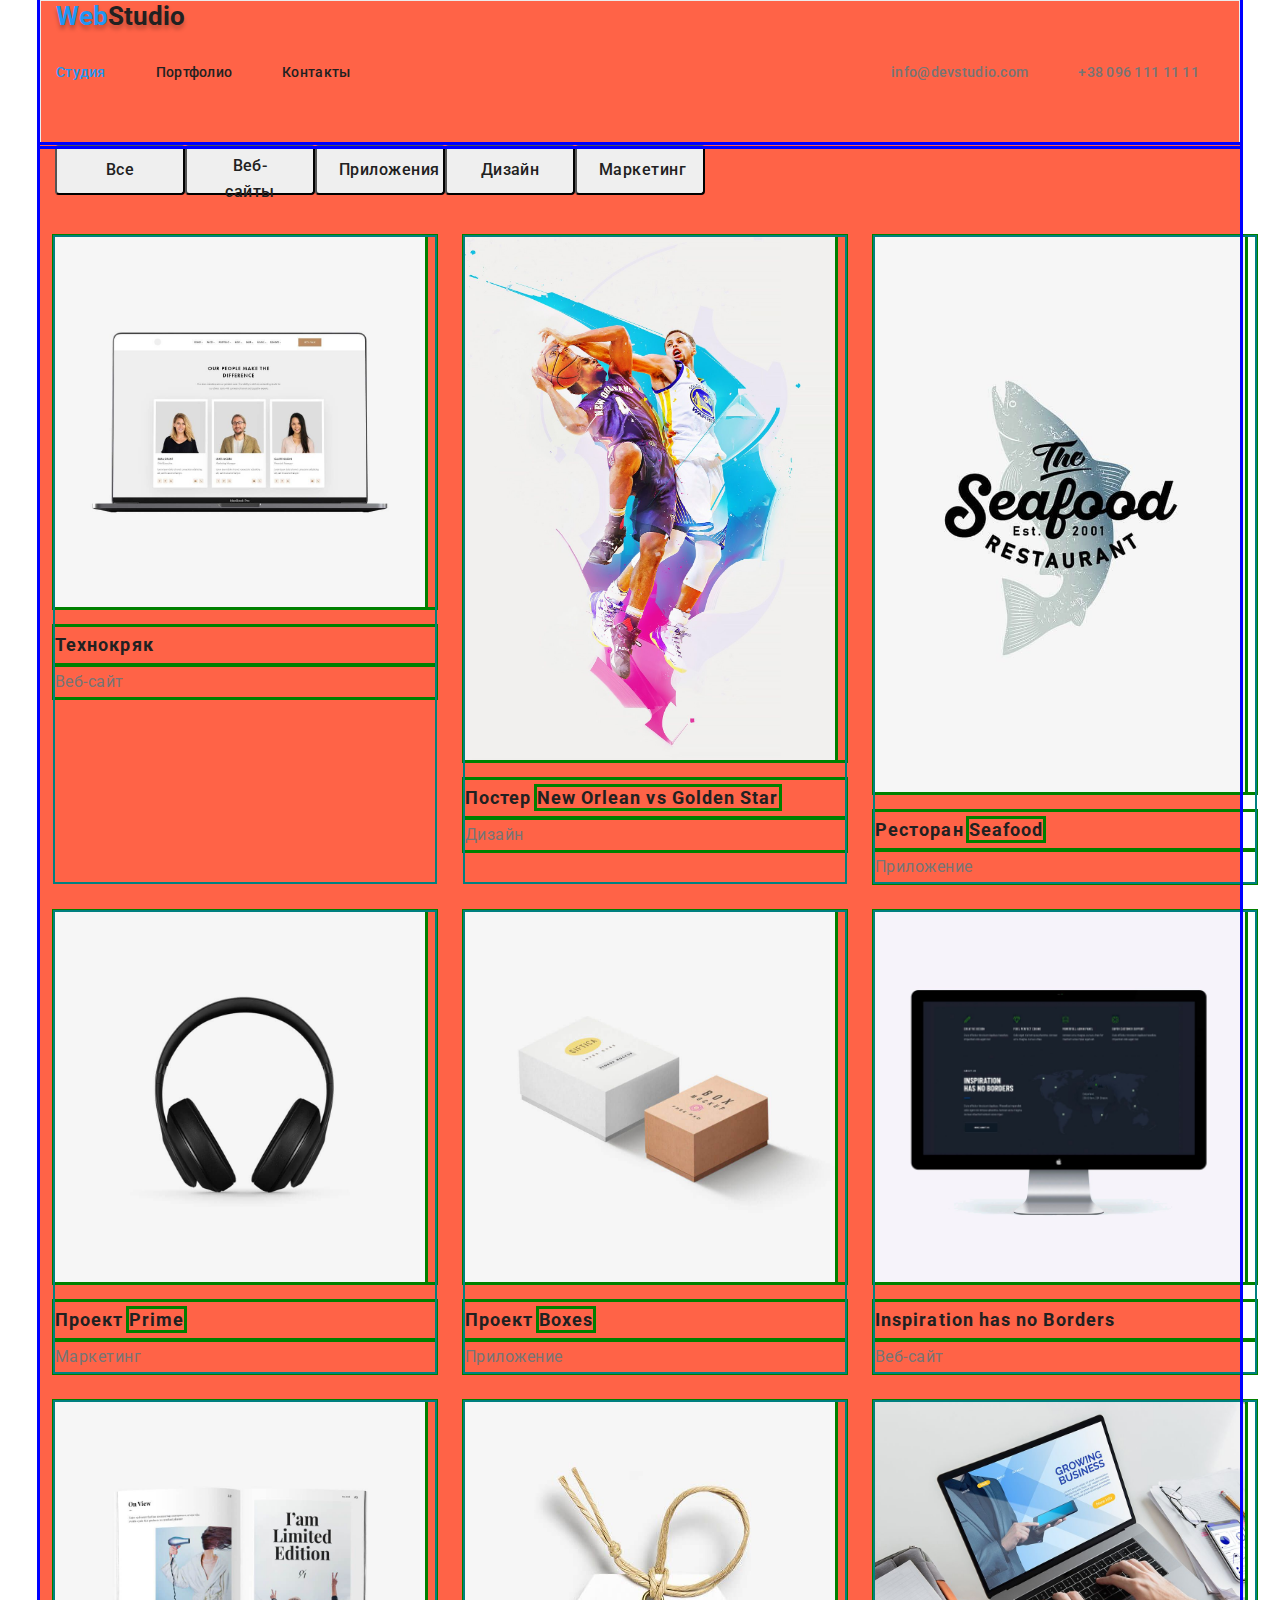
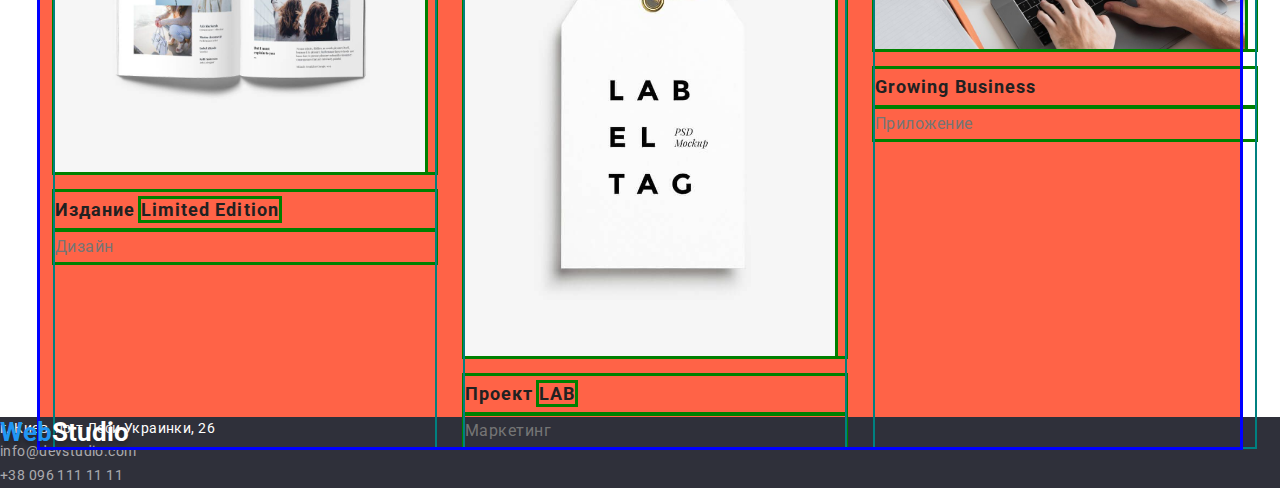
==== portfolio.html @ 19dbc006 "add new classes" ====
<!DOCTYPE html>
<html lang="ru">
  <head>
    <meta charset="UTF-8" />
    <meta http-equiv="X-UA-Compatible" content="IE=edge" />
    <meta name="viewport" content="width=device-width, initial-scale=1.0" />
    <title>WebStudio</title>
    <link
      rel="stylesheet"
      href="https://cdnjs.cloudflare.com/ajax/libs/modern-normalize/1.1.0/modern-normalize.min.css"
      integrity="sha512-wpPYUAdjBVSE4KJnH1VR1HeZfpl1ub8YT/NKx4PuQ5NmX2tKuGu6U/JRp5y+Y8XG2tV+wKQpNHVUX03MfMFn9Q=="
      crossorigin="anonymous"
      referrerpolicy="no-referrer"
    />
    <link rel="preconnect" href="https://fonts.googleapis.com" />
    <link rel="preconnect" href="https://fonts.gstatic.com" crossorigin />
    <link
      href="https://fonts.googleapis.com/css2?family=Roboto:wght@400;700&display=swap"
      rel="stylesheet"
    />
    <link rel="stylesheet" href="./css/reset.css" />
    <link rel="stylesheet" href="./css/style.css" />
  </head>
  <body>
    <header class="header">
      <div class="container header-container">
        <nav class="header-link">
          <a href="./index.html" class="logo" lang="en"
            >Web<span class="logo-text">Studio</span></a
          >
          <ul class="navigation">
            <li class="navigation-item">
              <a href="./index.html" class="navigation link current">Студия</a>
            </li>
            <li class="navigation-item">
              <a href="./portfolio.html" class="navigation link">Портфолио</a>
            </li>
            <li class="navigation-item">
              <a href="#" class="navigation link">Контакты</a>
            </li>
          </ul>
        </nav>
        <ul class="header-contacts">
          <li>
            <a href="mailto:info@devstudio.com" class="header-nav link"
              >info@devstudio.com</a
            >
          </li>
          <li>
            <a href="tel:+380961111111" class="header-nav link"
              >+38 096 111 11 11</a
            >
          </li>
        </ul>
      </div>
    </header>
    <main class="box">
      <div class="container">
        <section>
          <h1 class="hidden-title">Блок кнопок</h1>
          <ul class="button-list">
            <li>
              <button type="button" class="portfolio-btn">Все</button>
            </li>
            <li>
              <button type="button" class="portfolio-btn">Веб-сайты</button>
            </li>
            <li>
              <button type="button" class="portfolio-btn">Приложения</button>
            </li>
            <li>
              <button type="button" class="portfolio-btn">Дизайн</button>
            </li>
            <li>
              <button type="button" class="portfolio-btn">Маркетинг</button>
            </li>
          </ul>
          <ul class="benefits">
            <li class="benefits-item">
              <div class="benefits-card">
                <img
                  src="./img/img-21.jpg"
                  alt="Веб-сайт Проект 1"
                  width="370"
                  height="294"
                />
              </div>
              <div class="benefits-content">
                <h2 class="benefits-title">Технокряк</h2>
                <p class="benefits-text">Веб-сайт</p>
              </div>
            </li>
            <li class="benefits-item">
              <div class="benefits-card">
                <img
                  src="./img/img-22.jpg"
                  alt="Дизайн Проект 2"
                  width="370"
                  height="294"
                />
              </div>
              <div class="benefits-content">
                <h2 class="benefits-title">
                  Постер <span lang="en">New Orlean vs Golden Star</span>
                </h2>
                <p class="benefits-text">Дизайн</p>
              </div>
            </li>
            <li class="benefits-item">
              <div class="benefits-card">
                <img
                  src="./img/img-23.jpg"
                  alt="Приложение Проект 3"
                  width="370"
                  height="294"
                />
              </div>
              <div class="benefits-content">
                <h2 class="benefits-title">
                  Ресторан <span lang="en">Seafood</span>
                </h2>
                <p class="benefits-text">Приложение</p>
              </div>
            </li>
            <li class="benefits-item">
              <div class="benefits-card">
                <img
                  src="./img/img-24.jpg"
                  alt="Маркетинг Проект 4"
                  width="370"
                  height="294"
                />
              </div>
              <div class="benefits-content">
                <h2 class="benefits-title">
                  Проект <span lang="en">Prime</span>
                </h2>
                <p class="benefits-text">Маркетинг</p>
              </div>
            </li>
            <li class="benefits-item">
              <div class="benefits-card">
                <img
                  src="./img/img-25.jpg"
                  alt="Приложение Проект 5"
                  width="370"
                  height="294"
                />
              </div>
              <div class="benefits-content">
                <h2 class="benefits-title">
                  Проект <span lang="en">Boxes</span>
                </h2>
                <p class="benefits-text">Приложение</p>
              </div>
            </li>
            <li class="benefits-item">
              <div class="benefits-card">
                <img
                  src="./img/img-26.jpg"
                  alt="Веб-сайт Проект 6"
                  width="370"
                  height="294"
                />
              </div>
              <div class="benefits-content">
                <h2 class="benefits-title" lang="en">
                Inspiration has no Borders
                </h2>
                <p class="benefits-text">Веб-сайт</p>
              </div>
            </li>
            <li class="benefits-item">
              <div class="benefits-card">
                <img
                  src="./img/img-27.jpg"
                  alt="Дизайн Проект 7"
                  width="370"
                  height="294"
                />
              </div>
              <div class="benefits-content">
                <h2 class="benefits-title">
                  Издание <span lang="en">Limited Edition</span>
                </h2>
                <p class="benefits-text">Дизайн</p>
              </div>
            </li>
            <li class="benefits-item">
              <div class="benefits-card">
                <img
                  src="./img/img-28.jpg"
                  alt="Маркетинг Проект 8"
                  width="370"
                  height="294"
                />
              </div>
              <div class="benefits-content">
                <h2 class="benefits-title">Проект <span lang="en">LAB</span></h2>
                <p class="benefits-text">Маркетинг</p>
            </li>
            <li class="benefits-item">
              <div class="benefits-card">
                <img
                  src="./img/img-29.jpg"
                  alt="Приложение Проект 9"
                  width="370"
                  height="294"
                />
              </div>
              <div class="benefits-content">
                <h2 class="benefits-title" lang="en">Growing Business</h2>
                <p class="benefits-text">Приложение</p>
              </div>
            </li>
       
          </ul>
        </section>
      </div>
    </main>
    <footer class="footer">
      <a href="./index.html" class="logo" lang="en"
        >Web<span class="logo-footer">Studio</span></a
      >
      <address class="contacts-list">
        <ul>
          <li class="footer-contacts-address">
            г. Киев, пр-т Леси Украинки, 26
          </li>
          <li class="footer-contacts-link">
            <a
              href="mailto:info@devstudio.com"
              class="footer-contacts-link link"
              >info@devstudio.com</a
            >
          </li>
          <li class="footer-contacts-link">
            <a href="tel:+380961111111" class="footer-contacts-link link"
              >+38 096 111 11 11</a
            >
          </li>
        </ul>
      </address>
    </footer>
  </body>
</html>
---- css/style.css ----
:root {
  --accent-color: #2196f3;
  --hero-btn-color: #2196f3;
  --hero-title-color: #ffffff;
  --main-title-color: #212121;
  --main-text-color: #757575;
  --tipical-margin: 30px;
}

/* основной цвет шрифта черный #212121 */
/* вспомогательный текст черный #757575 */
/* цвет шрифта героя белый #FFFFFF */
/* цвет шрифта акцента голубой #2196F3 */
/* цвет фона светло-серый #E5E5E5 */
/* цвет фона героя и футера черный #2F303A */
/* цвета логотипа голубой #2196F3 и черный #000000 */

html {
  box-sizing: border-box;
}

*,
*::before,
*::after {
  box-sizing: inherit;
}

p,
h1,
h2,
h3,
h4,
h5,
h6 {
  margin: 0;
}

ul,
ol {
  margin: 0;
  padding-left: 0;
}

button {
  cursor: pointer;
  width: 200px;
  height: 50px;
}

body {
  font-size: 14px;
  font-family: "Roboto", sans-serif;
  color: var(--main-title-color);
}

img {
  display: block;
  max-width: 100%;
  height: auto;
}

.container {
  width: 1200px;
  margin: 0 auto;
  padding: 0 15px;
  background-color: tomato;
  outline: 3px solid blue;
}

.hidden-title {
  width: 1px;
  height: 1px;
  overflow: hidden;
  opacity: 0;
  margin: -1px;
}

/* ------------WebStudio------------ */

.logo {
  font-family: "Raleway" sans-serif;
  font-style: normal;
  font-weight: 700;
  font-size: 26px;
  line-height: 1.19;
  color: var(--accent-color);
  text-shadow: 0px 4px 4px rgba(0, 0, 0, 0.25);
  position: absolute;
  display: block;
  width: 145px;
}

.header-link {
  margin-right: 93px;
  display: flex;
}

.logo-text {
  color: var(--main-title-color);
}

.logo-footer {
  color: var(--hero-title-color);
}

/* ------------navigation------------ */

.navigation {
  list-style-type: none;
  font-family: "Roboto" sans-serif;
  font-style: normal;
  font-weight: 500;
  font-size: 14px;
  line-height: 1.14;
  letter-spacing: 0.02em;
  color: var(--main-title-color);
  padding: 32px 0;
  display: flex;
}

.header .container {
  display: flex;
  align-items: center;
  border: 1px solid #ECECEC
}

.navigation-item:not(:last-child) {
  margin-right: 50px;
}

.header-nav {
  font-family: "Roboto" sans-serif;
  font-style: normal;
  font-weight: 500;
  font-size: 14px;
  line-height: 1.14;
  letter-spacing: 0.02em;
  color: var(--main-text-color);
  padding: 32px 25px;
}

.header-contacts {
  list-style-type: none;
  margin-left: auto;
  display: flex;
}

.link:hover,
.link:focus {
  color: var(--accent-color);
  text-shadow: 0px 4px 4px rgba(0, 0, 0, 0.25);
}

.tittle {
  font-weight: 700;
  font-size: 36px;
  line-height: calc(42 / 36);
  text-align: center;
  letter-spacing: 0.03em;
  color: var(--main-title-color);
}

/* ------------hero------------ */
.hero {
  background-color: #2f303a;
  width: 1600px;
  height: 600px;
  padding-bottom: 94px;
  text-align: center;
  margin: 0 auto;
}

.title {
  font-weight: 700;
  font-size: 36px;
  line-height: 1.17;
  text-align: center;
  letter-spacing: 0.03em;
  color: #212121;
  padding-bottom: 50px;
}

.section-title {
  font-weight: 900;
  font-size: 44px;
  line-height: 1.36;
  letter-spacing: 0.06em;
  text-transform: uppercase;
  color: var(--hero-title-color);
  text-align: center;
  width: 696px;
  padding-top: 200px;
  margin: 0 auto;
  margin-bottom: var(--tipical-margin);
}

.section-btn {
  cursor: pointer;
  font-family: inherit;
  font-weight: 700;
  font-size: 16px;
  line-height: 1.88;
  letter-spacing: 0.06em;
  color: #ffffff;
  background-color: var(--hero-btn-color);
  display: inline-block;
  min-width: 200px;
  height: 50px;
  margin: 0 auto;
}

.section-btn:hover,
.section-btn:focus {
  background: #188ce8;
  box-shadow: 0px 4px 4px rgba(0, 0, 0, 0.15);
  border-radius: 4px;
}

/* ------------about------------ */

.about {
  background: #ffffff;
  width: 1170px;
  margin: 0 auto;
  padding-bottom: 94px;
}

.about-list {
  list-style-type: none;
}

.about-title {
  font-weight: 700;
  font-size: 14px;
  line-height: calc(16 / 14);
  letter-spacing: 0.03em;
  text-transform: uppercase;
  color: var(--main-title-color);
  min-width: 270px;
  height: 16px;
  margin-bottom: 10px;
}

.about-text {
  font-weight: 400;
  font-size: 14px;
  line-height: 1.71;
  letter-spacing: 0.03em;
  color: var(--main-text-color);
  min-width: 270px;
  height: 75px;
  margin-bottom: var(--tipical-margin);
}

/* ------------gallery------------ */

.gallery {
  padding-bottom: 94px;
}

.gallery-list {
  list-style-type: none;
  display: flex;
  flex-wrap: wrap;
  margin: -15px;
}

.gallery-item {
  flex-basis: calc(100% / 3 - 30px);
  margin: 15px;
}

/* ------------team------------ */
.team {
  background-color: #f5f4fa;
  width: 1600px;
  height: 648px;
  margin-bottom: 94px;
  margin: 0 auto;
}

.team-list {
  list-style-type: none;
  display: flex;
}

.team-item:not(:last-child) {
  margin-right: 30px; 
}

.team-item {
  width: calc((100% - 30px) / 4);
}

.team-item-card {
  padding-top: var(--tipical-margin);
  padding-bottom: var(--tipical-margin);
}

.team-item-title {
  font-weight: 500;
  font-weight: bold;
  font-size: 16px;
  line-height: calc(19 / 16);
  text-align: center;
  letter-spacing: 0.03em;
  color: var(--main-title-color);
  margin-bottom: 10px;
}

.team-item-text {
  font-weight: 400;
  font-size: 16px;
  line-height: calc(19 / 16);
  text-align: center;
  letter-spacing: 0.03em;
  color: var(--main-text-color);
}

/* ------------portfolio------------ */

.portfolio-btn {
  font-weight: 500;
  font-size: 16px;
  line-height: 1.62;
  text-align: center;
  letter-spacing: 0.03em;
  cursor: pointer;
  color: var(--main-title-color);
  display: inline-block;
  width: 130px;
  min-height: 38px;
  border-radius: 4px;
  padding: 6px 22px;
}

.portfolio-btn:hover,
.portfolio-btn:focus {
  background-color: var(--hero-btn-color);
  color: var(--hero-title-color);
}

.button-list {
  list-style-type: none;
  min-width: 611px;
  display: flex;
  padding-bottom: 34px;
}

.benefits {
  list-style-type: none;
  display: flex;
  flex-wrap: wrap;
  padding: -30px;
  margin: -30px;
}

.benefits > .benefits-item {
  outline: 2px solid teal;
  flex-basis: calc(100% / 3 - 30px);
  margin-left: var(--tipical-margin);
  margin-top: var(--tipical-margin);
}

.benefits-item * {
  outline: 3px solid green;
}

.benefits-title {
  font-weight: 700;
  font-size: 18px;
  line-height: 2;
  letter-spacing: 0.06em;
  color: var(--main-title-color);
}

.benefits-card {
  margin-bottom: 20px;
  /* display: block; */
  /* max-height: 294px; */
}

.benefits-text {
  font-weight: 400;
  font-size: 16px;
  line-height: 1.88;
  letter-spacing: 0.03em;
  color: var(--main-text-color);
  margin-top: 4px;
}

.current {
  color: var(--accent-color);
}

/* ------------footer------------ */

.footer {
  background-color: #2f303a;
}

.footer-contacts-address {
  font-style: normal;
  font-weight: 400;
  font-size: 14px;
  line-height: 1.71;
  letter-spacing: 0.03em;
  color: var(--hero-title-color);
}

.footer-contacts-link {
  font-style: normal;
  font-weight: 400;
  font-size: 14px;
  line-height: 1.71;
  letter-spacing: 0.03em;
  color: rgba(255, 255, 255, 0.6);
}
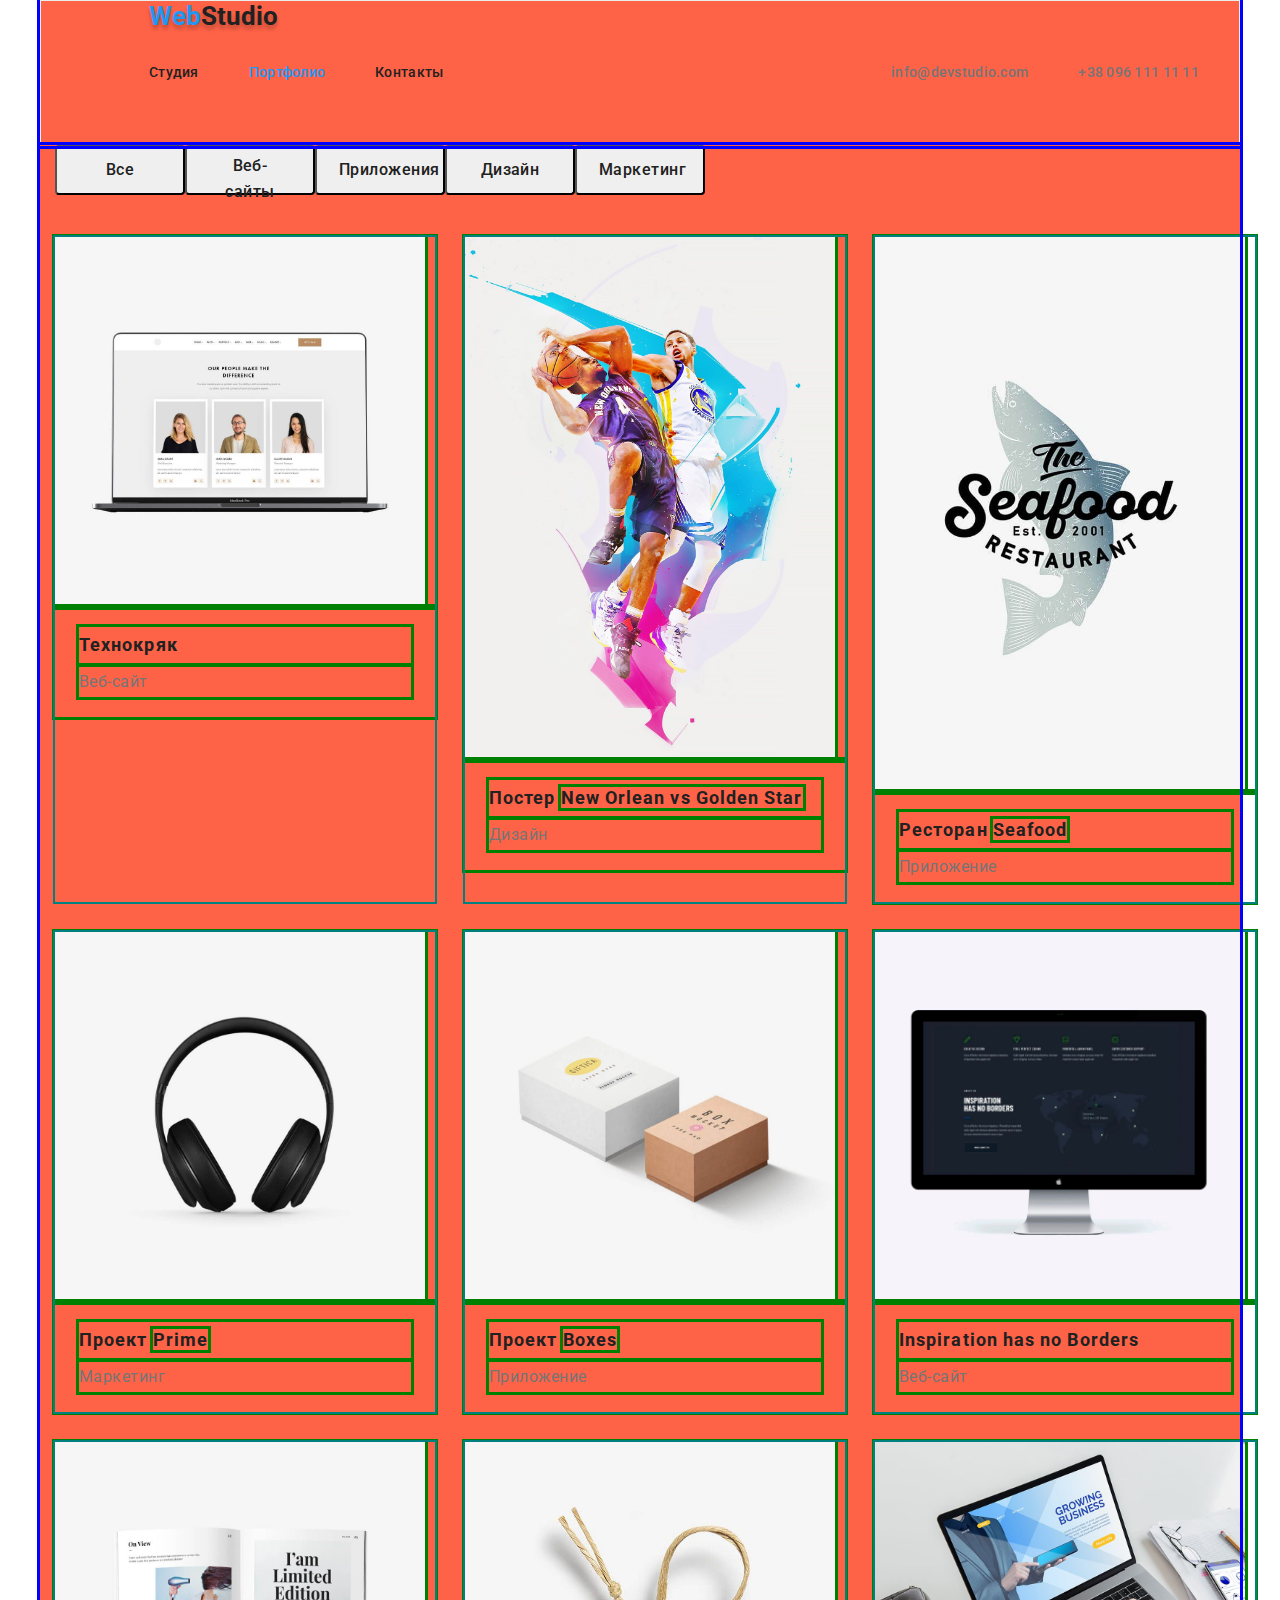
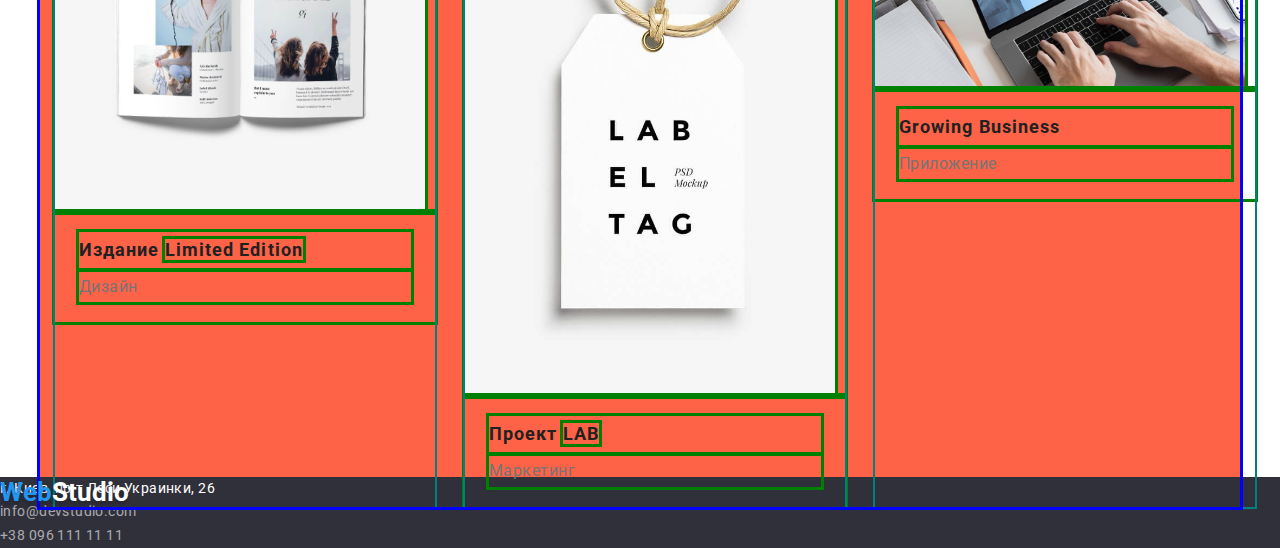
==== commit 014f2ee5: "Update portfolio.html" ====
--- a/portfolio.html
+++ b/portfolio.html
@@ -25,20 +25,22 @@
     <header class="header">
       <div class="container header-container">
         <nav class="header-link">
-          <a href="./index.html" class="logo" lang="en"
-            >Web<span class="logo-text">Studio</span></a
-          >
-          <ul class="navigation">
-            <li class="navigation-item">
-              <a href="./index.html" class="navigation link current">Студия</a>
-            </li>
-            <li class="navigation-item">
-              <a href="./portfolio.html" class="navigation link">Портфолио</a>
-            </li>
-            <li class="navigation-item">
-              <a href="#" class="navigation link">Контакты</a>
-            </li>
-          </ul>
+            <a href="./index.html" class="logo" lang="en"
+              >Web<span class="logo-text">Studio</span></a
+            >
+            <ul class="navigation">
+              <li class="navigation-item">
+                <a href="./index.html" class="navigation link"
+                  >Студия</a
+                >
+              </li>
+              <li class="navigation-item">
+                <a href="./portfolio.html" class="navigation link current">Портфолио</a>
+              </li>
+              <li class="navigation-item">
+                <a href="#" class="navigation link">Контакты</a>
+              </li>
+            </ul>
         </nav>
         <ul class="header-contacts">
           <li>
@@ -165,7 +167,7 @@
               </div>
               <div class="benefits-content">
                 <h2 class="benefits-title" lang="en">
-                Inspiration has no Borders
+                  Inspiration has no Borders
                 </h2>
                 <p class="benefits-text">Веб-сайт</p>
               </div>
@@ -196,8 +198,11 @@
                 />
               </div>
               <div class="benefits-content">
-                <h2 class="benefits-title">Проект <span lang="en">LAB</span></h2>
+                <h2 class="benefits-title">
+                  Проект <span lang="en">LAB</span>
+                </h2>
                 <p class="benefits-text">Маркетинг</p>
+              </div>
             </li>
             <li class="benefits-item">
               <div class="benefits-card">
@@ -213,7 +218,6 @@
                 <p class="benefits-text">Приложение</p>
               </div>
             </li>
-       
           </ul>
         </section>
       </div>
--- a/css/style.css
+++ b/css/style.css
@@ -88,11 +88,12 @@
   position: absolute;
   display: block;
   width: 145px;
+  margin-right: 93px;
 }
 
 .header-link {
-  margin-right: 93px;
-  display: flex;
+  display: flex;
+  margin-left: 93px;
 }
 
 .logo-text {
@@ -334,6 +335,11 @@
   padding: 6px 22px;
 }
 
+.portfolio-btn:not(:last-child) {
+  margin-right: 8px; 
+}
+
+
 .portfolio-btn:hover,
 .portfolio-btn:focus {
   background-color: var(--hero-btn-color);
@@ -345,6 +351,7 @@
   min-width: 611px;
   display: flex;
   padding-bottom: 34px;
+  /* margin: 0 auto; */
 }
 
 .benefits {
@@ -372,12 +379,17 @@
   line-height: 2;
   letter-spacing: 0.06em;
   color: var(--main-title-color);
+  margin-bottom: 4px;
 }
 
 .benefits-card {
-  margin-bottom: 20px;
+  /* margin-bottom: 20px; */
   /* display: block; */
   /* max-height: 294px; */
+}
+
+.benefits-content {
+  padding: 20px 24px;
 }
 
 .benefits-text {
@@ -386,7 +398,6 @@
   line-height: 1.88;
   letter-spacing: 0.03em;
   color: var(--main-text-color);
-  margin-top: 4px;
 }
 
 .current {
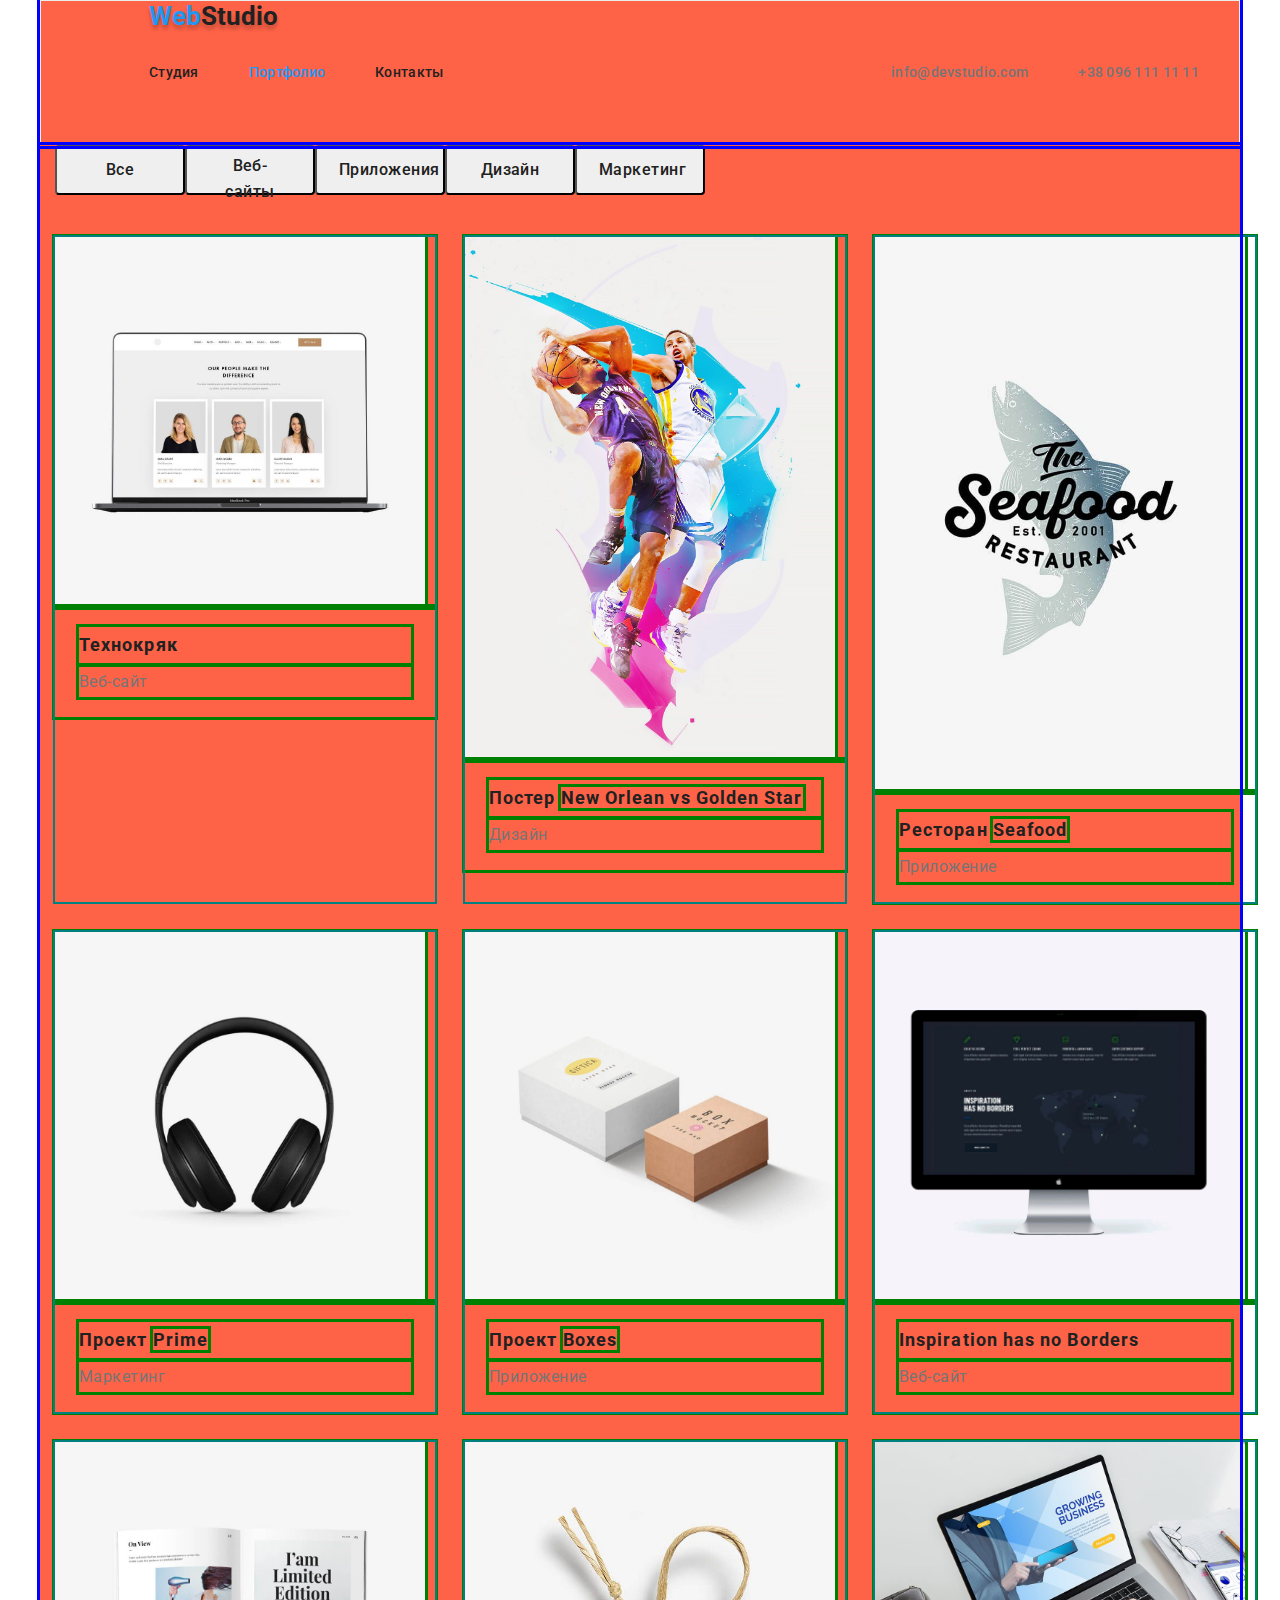
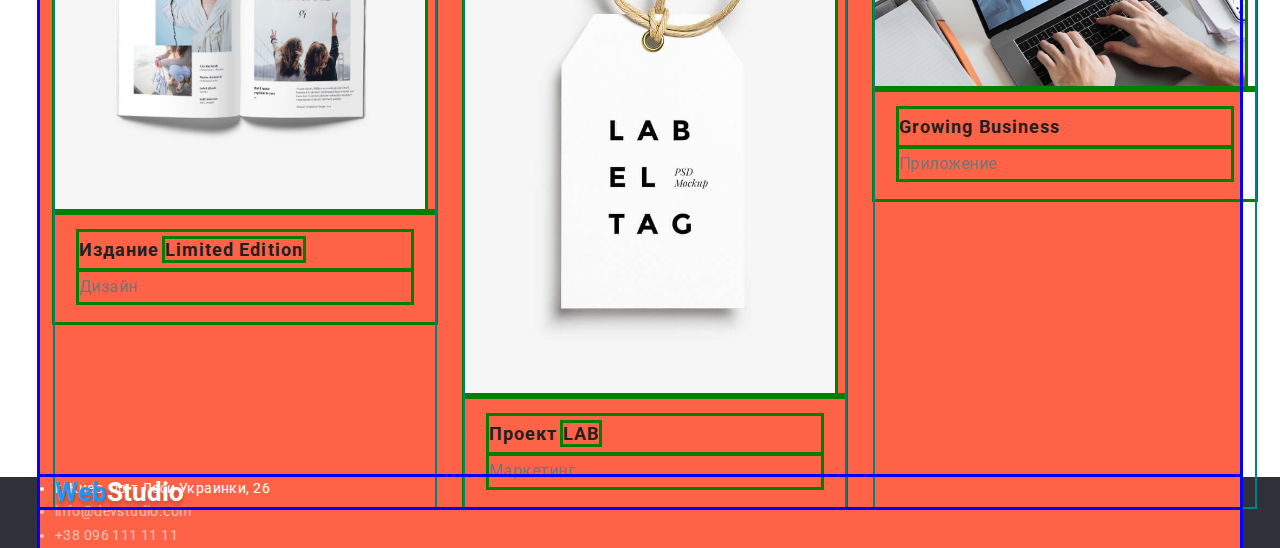
==== commit 3558681a: "add footer change portfolio" ====
--- a/portfolio.html
+++ b/portfolio.html
@@ -223,28 +223,32 @@
       </div>
     </main>
     <footer class="footer">
-      <a href="./index.html" class="logo" lang="en"
-        >Web<span class="logo-footer">Studio</span></a
-      >
-      <address class="contacts-list">
-        <ul>
-          <li class="footer-contacts-address">
-            г. Киев, пр-т Леси Украинки, 26
-          </li>
-          <li class="footer-contacts-link">
-            <a
-              href="mailto:info@devstudio.com"
-              class="footer-contacts-link link"
-              >info@devstudio.com</a
-            >
-          </li>
-          <li class="footer-contacts-link">
-            <a href="tel:+380961111111" class="footer-contacts-link link"
-              >+38 096 111 11 11</a
-            >
-          </li>
-        </ul>
-      </address>
+      <div class="container">
+        <a href="./index.html" class="logo" lang="en"
+          >Web<span class="logo-footer">Studio</span></a
+        >
+        <address class="contacts-list">
+          <div class="footer-content">
+            <ul>
+              <li class="footer-contacts-address">
+                г. Киев, пр-т Леси Украинки, 26
+              </li>
+              <li class="footer-contacts-link">
+                <a
+                  href="mailto:info@devstudio.com"
+                  class="footer-contacts-link link"
+                  >info@devstudio.com</a
+                >
+              </li>
+              <li class="footer-contacts-link">
+                <a href="tel:+380961111111" class="footer-contacts-link link"
+                  >+38 096 111 11 11</a
+                >
+              </li>
+            </ul>
+          </div>
+        </address>
+      </div>
     </footer>
   </body>
 </html>
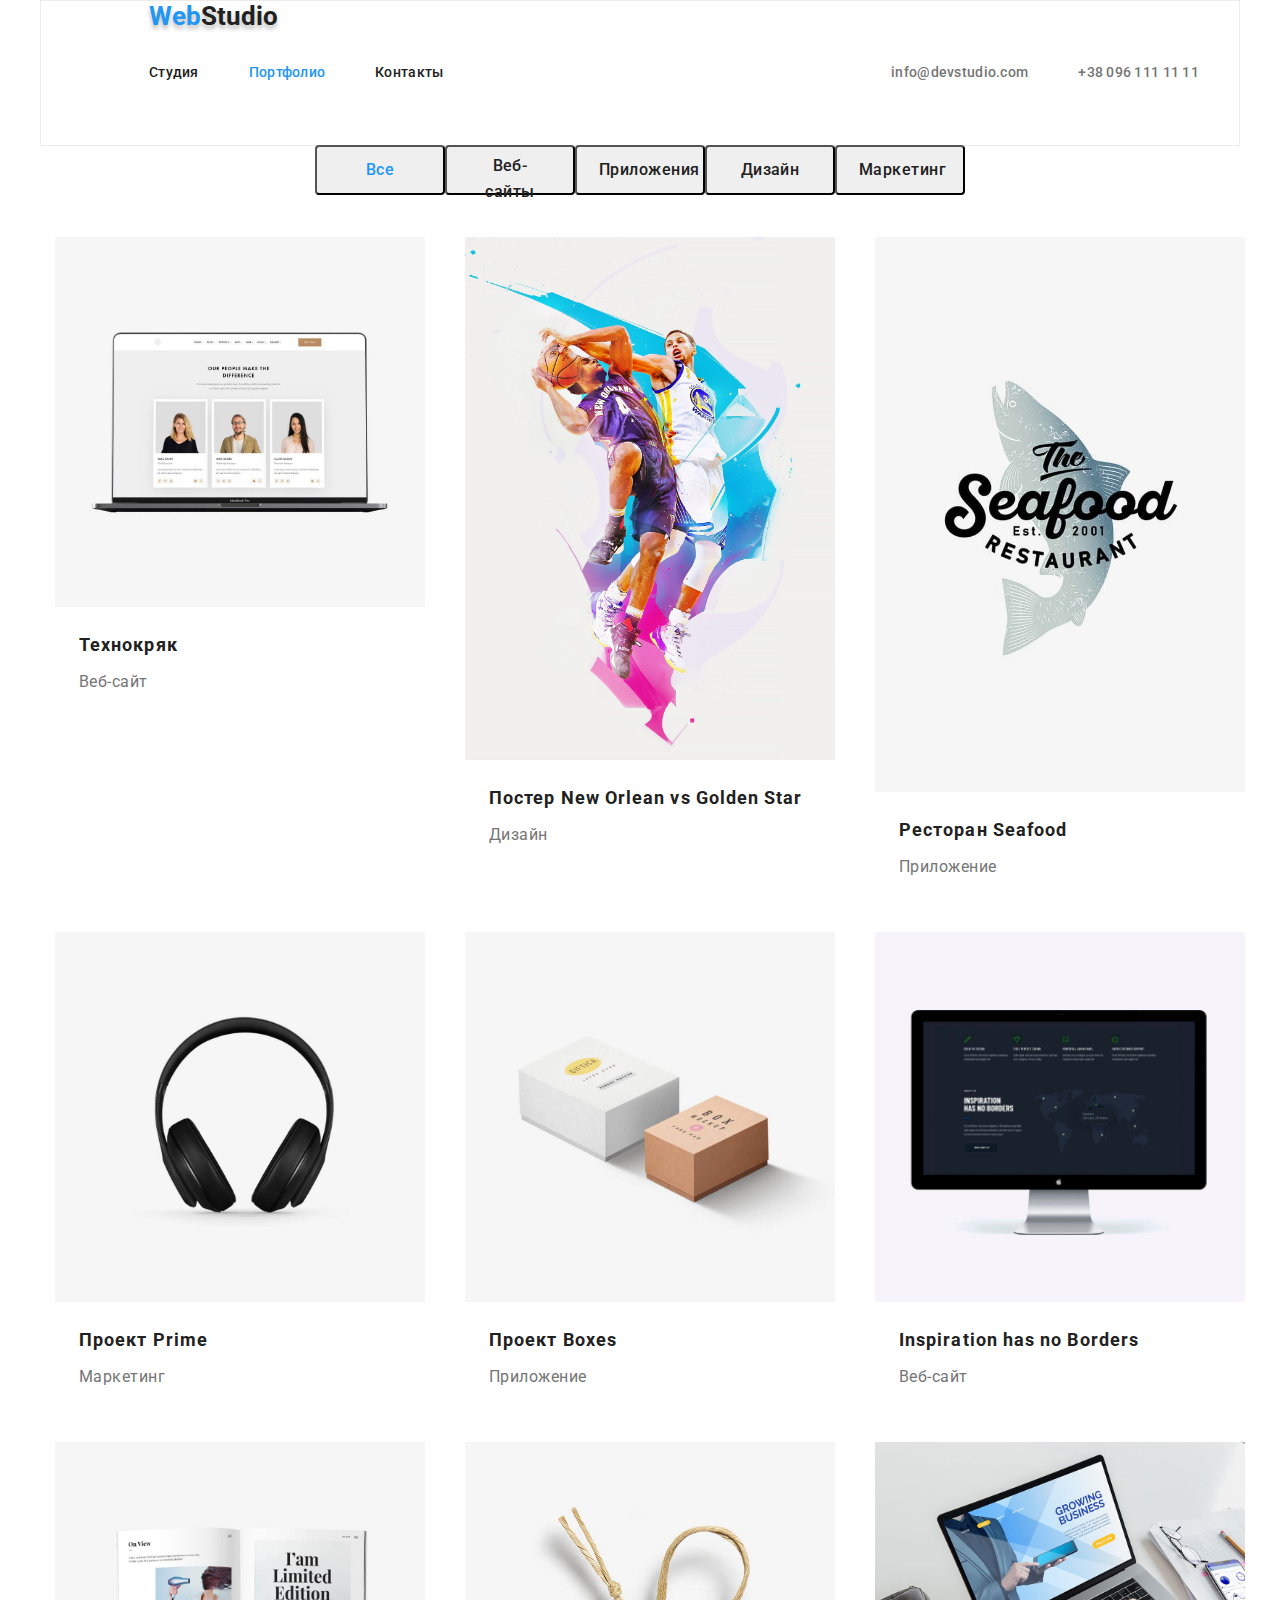
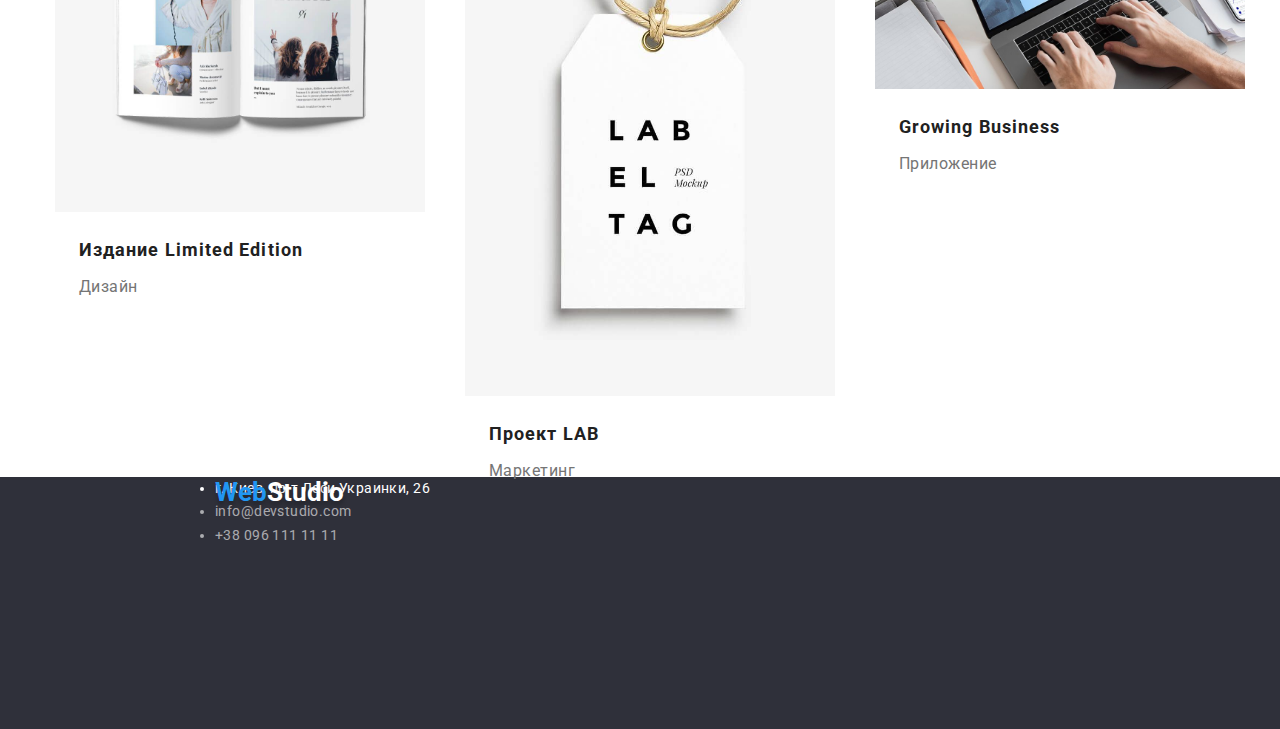
==== commit 8984ff5f: "Update portfolio.html" ====
--- a/portfolio.html
+++ b/portfolio.html
@@ -25,22 +25,22 @@
     <header class="header">
       <div class="container header-container">
         <nav class="header-link">
-            <a href="./index.html" class="logo" lang="en"
-              >Web<span class="logo-text">Studio</span></a
-            >
-            <ul class="navigation">
-              <li class="navigation-item">
-                <a href="./index.html" class="navigation link"
-                  >Студия</a
-                >
-              </li>
-              <li class="navigation-item">
-                <a href="./portfolio.html" class="navigation link current">Портфолио</a>
-              </li>
-              <li class="navigation-item">
-                <a href="#" class="navigation link">Контакты</a>
-              </li>
-            </ul>
+          <a href="./index.html" class="logo" lang="en"
+            >Web<span class="logo-text">Studio</span></a
+          >
+          <ul class="navigation">
+            <li class="navigation-item">
+              <a href="./index.html" class="navigation link">Студия</a>
+            </li>
+            <li class="navigation-item">
+              <a href="./portfolio.html" class="navigation link current"
+                >Портфолио</a
+              >
+            </li>
+            <li class="navigation-item">
+              <a href="#" class="navigation link">Контакты</a>
+            </li>
+          </ul>
         </nav>
         <ul class="header-contacts">
           <li>
@@ -57,23 +57,23 @@
       </div>
     </header>
     <main class="box">
-      <div class="container">
-        <section>
-          <h1 class="hidden-title">Блок кнопок</h1>
+      <section class="section">
+        <h1 class="hidden-title">Блок кнопок</h1>
+        <div class="container">
           <ul class="button-list">
-            <li>
-              <button type="button" class="portfolio-btn">Все</button>
-            </li>
-            <li>
+            <li class="button-item">
+              <button type="button" class="portfolio-btn current">Все</button>
+            </li>
+            <li class="button-item">
               <button type="button" class="portfolio-btn">Веб-сайты</button>
             </li>
-            <li>
+            <li class="button-item">
               <button type="button" class="portfolio-btn">Приложения</button>
             </li>
-            <li>
+            <li class="button-item">
               <button type="button" class="portfolio-btn">Дизайн</button>
             </li>
-            <li>
+            <li class="button-item">
               <button type="button" class="portfolio-btn">Маркетинг</button>
             </li>
           </ul>
@@ -219,8 +219,8 @@
               </div>
             </li>
           </ul>
-        </section>
-      </div>
+        </div>
+      </section>
     </main>
     <footer class="footer">
       <div class="container">
--- a/css/style.css
+++ b/css/style.css
@@ -63,8 +63,8 @@
   width: 1200px;
   margin: 0 auto;
   padding: 0 15px;
-  background-color: tomato;
-  outline: 3px solid blue;
+  /* background-color: tomato;
+  outline: 3px solid blue; */
 }
 
 .hidden-title {
@@ -137,11 +137,13 @@
   line-height: 1.14;
   letter-spacing: 0.02em;
   color: var(--main-text-color);
+  display: flex;
   padding: 32px 25px;
 }
 
 .header-contacts {
   list-style-type: none;
+  display: flex;
   margin-left: auto;
   display: flex;
 }
@@ -166,7 +168,6 @@
   background-color: #2f303a;
   width: 1600px;
   height: 600px;
-  padding-bottom: 94px;
   text-align: center;
   margin: 0 auto;
 }
@@ -208,6 +209,7 @@
   min-width: 200px;
   height: 50px;
   margin: 0 auto;
+  margin-bottom: 200px;
 }
 
 .section-btn:hover,
@@ -223,11 +225,21 @@
   background: #ffffff;
   width: 1170px;
   margin: 0 auto;
-  padding-bottom: 94px;
+  margin-bottom: 94px;
+  display: flex;
+  flex-wrap: nowrap;
+  /* padding: -30px;
+  margin: -30px; */
 }
 
 .about-list {
-  list-style-type: none;
+  /* outline: 3px solid grey; */
+  list-style-type: none;
+  margin-top: 94px;
+  margin-left: calc(-1 * var(--tipical-margin));
+  padding: 0;
+  display: flex;
+  flex-wrap: nowrap;
 }
 
 .about-title {
@@ -239,6 +251,7 @@
   color: var(--main-title-color);
   min-width: 270px;
   height: 16px;
+  margin-left: var(--tipical-margin);
   margin-bottom: 10px;
 }
 
@@ -250,7 +263,13 @@
   color: var(--main-text-color);
   min-width: 270px;
   height: 75px;
-  margin-bottom: var(--tipical-margin);
+  /* margin-bottom: var(--tipical-margin); */
+  /* outline: 2px solid teal; */
+  margin-left: var(--tipical-margin);
+}
+
+.about-list > .about-text {
+  flex-basis: calc(100% / 4);
 }
 
 /* ------------gallery------------ */
@@ -262,7 +281,7 @@
 .gallery-list {
   list-style-type: none;
   display: flex;
-  flex-wrap: wrap;
+  flex-wrap: nowrap;
   margin: -15px;
 }
 
@@ -350,6 +369,7 @@
   list-style-type: none;
   min-width: 611px;
   display: flex;
+  justify-content: center;
   padding-bottom: 34px;
   /* margin: 0 auto; */
 }
@@ -363,14 +383,14 @@
 }
 
 .benefits > .benefits-item {
-  outline: 2px solid teal;
+  /* outline: 2px solid teal; */
   flex-basis: calc(100% / 3 - 30px);
   margin-left: var(--tipical-margin);
   margin-top: var(--tipical-margin);
 }
 
 .benefits-item * {
-  outline: 3px solid green;
+  /* outline: 3px solid green; */
 }
 
 .benefits-title {
@@ -408,6 +428,18 @@
 
 .footer {
   background-color: #2f303a;
+  width: 1600px;
+  height: 252px;  
+}
+
+.footer > .container {
+  display: flex;
+  align-items: baseline;
+}
+
+.footer-content {
+  max-width: 231px;
+  min-height: 81px;
 }
 
 .footer-contacts-address {
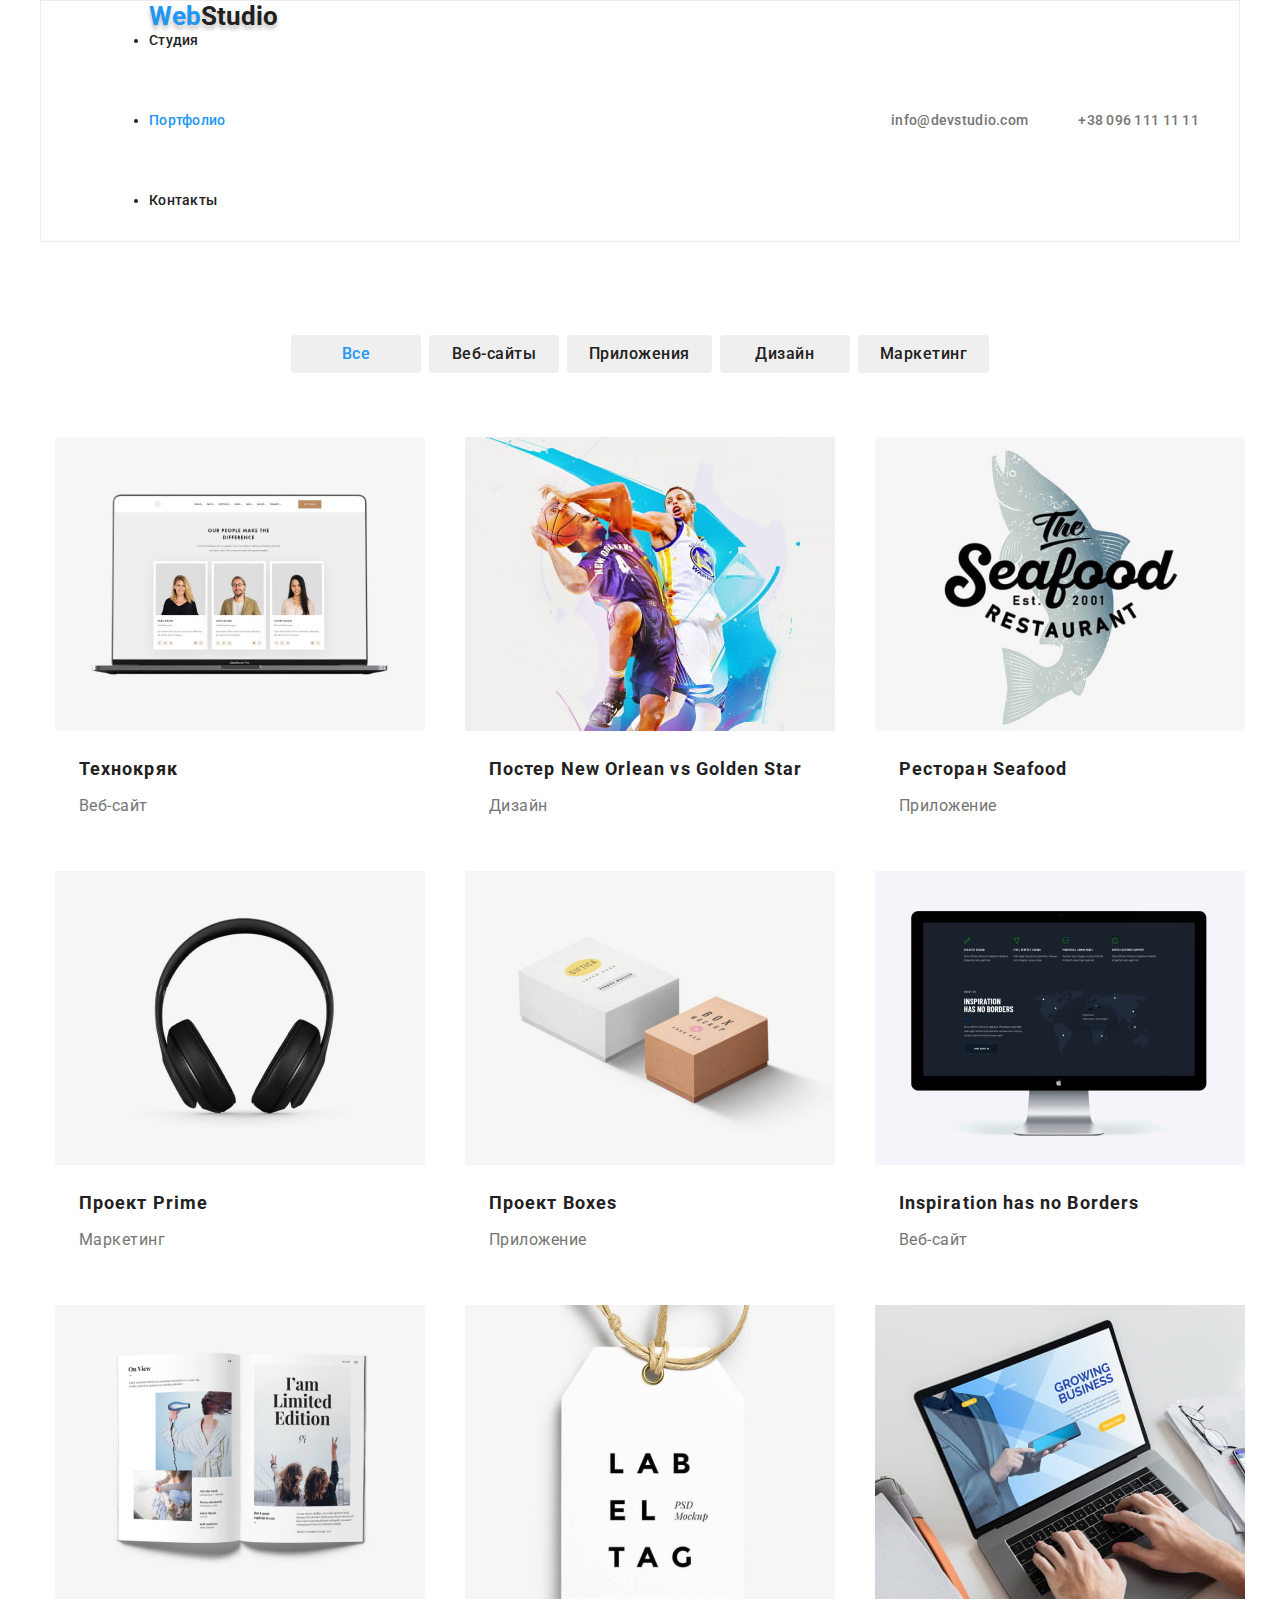
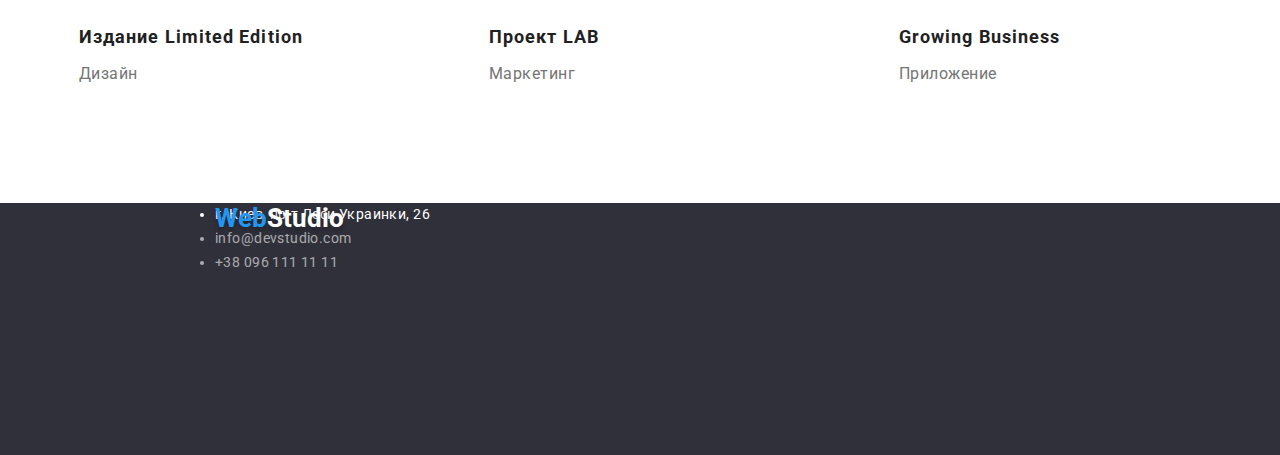
==== commit 6777a4f9: "Update portfolio.html" ====
--- a/portfolio.html
+++ b/portfolio.html
@@ -28,7 +28,7 @@
           <a href="./index.html" class="logo" lang="en"
             >Web<span class="logo-text">Studio</span></a
           >
-          <ul class="navigation">
+          <ul class="navigation-list">
             <li class="navigation-item">
               <a href="./index.html" class="navigation link">Студия</a>
             </li>
--- a/css/style.css
+++ b/css/style.css
@@ -43,8 +43,6 @@
 
 button {
   cursor: pointer;
-  width: 200px;
-  height: 50px;
 }
 
 body {
@@ -339,6 +337,10 @@
 
 /* ------------portfolio------------ */
 
+.section {
+  padding: 94px 0;
+}
+
 .portfolio-btn {
   font-weight: 500;
   font-size: 16px;
@@ -348,13 +350,14 @@
   cursor: pointer;
   color: var(--main-title-color);
   display: inline-block;
-  width: 130px;
+  min-width: 130px;
   min-height: 38px;
+  border: none;
   border-radius: 4px;
   padding: 6px 22px;
 }
 
-.portfolio-btn:not(:last-child) {
+.button-item:not(:last-child) {
   margin-right: 8px; 
 }
 
@@ -378,8 +381,7 @@
   list-style-type: none;
   display: flex;
   flex-wrap: wrap;
-  padding: -30px;
-  margin: -30px;
+  margin: 0 -30px 0 -30px;
 }
 
 .benefits > .benefits-item {
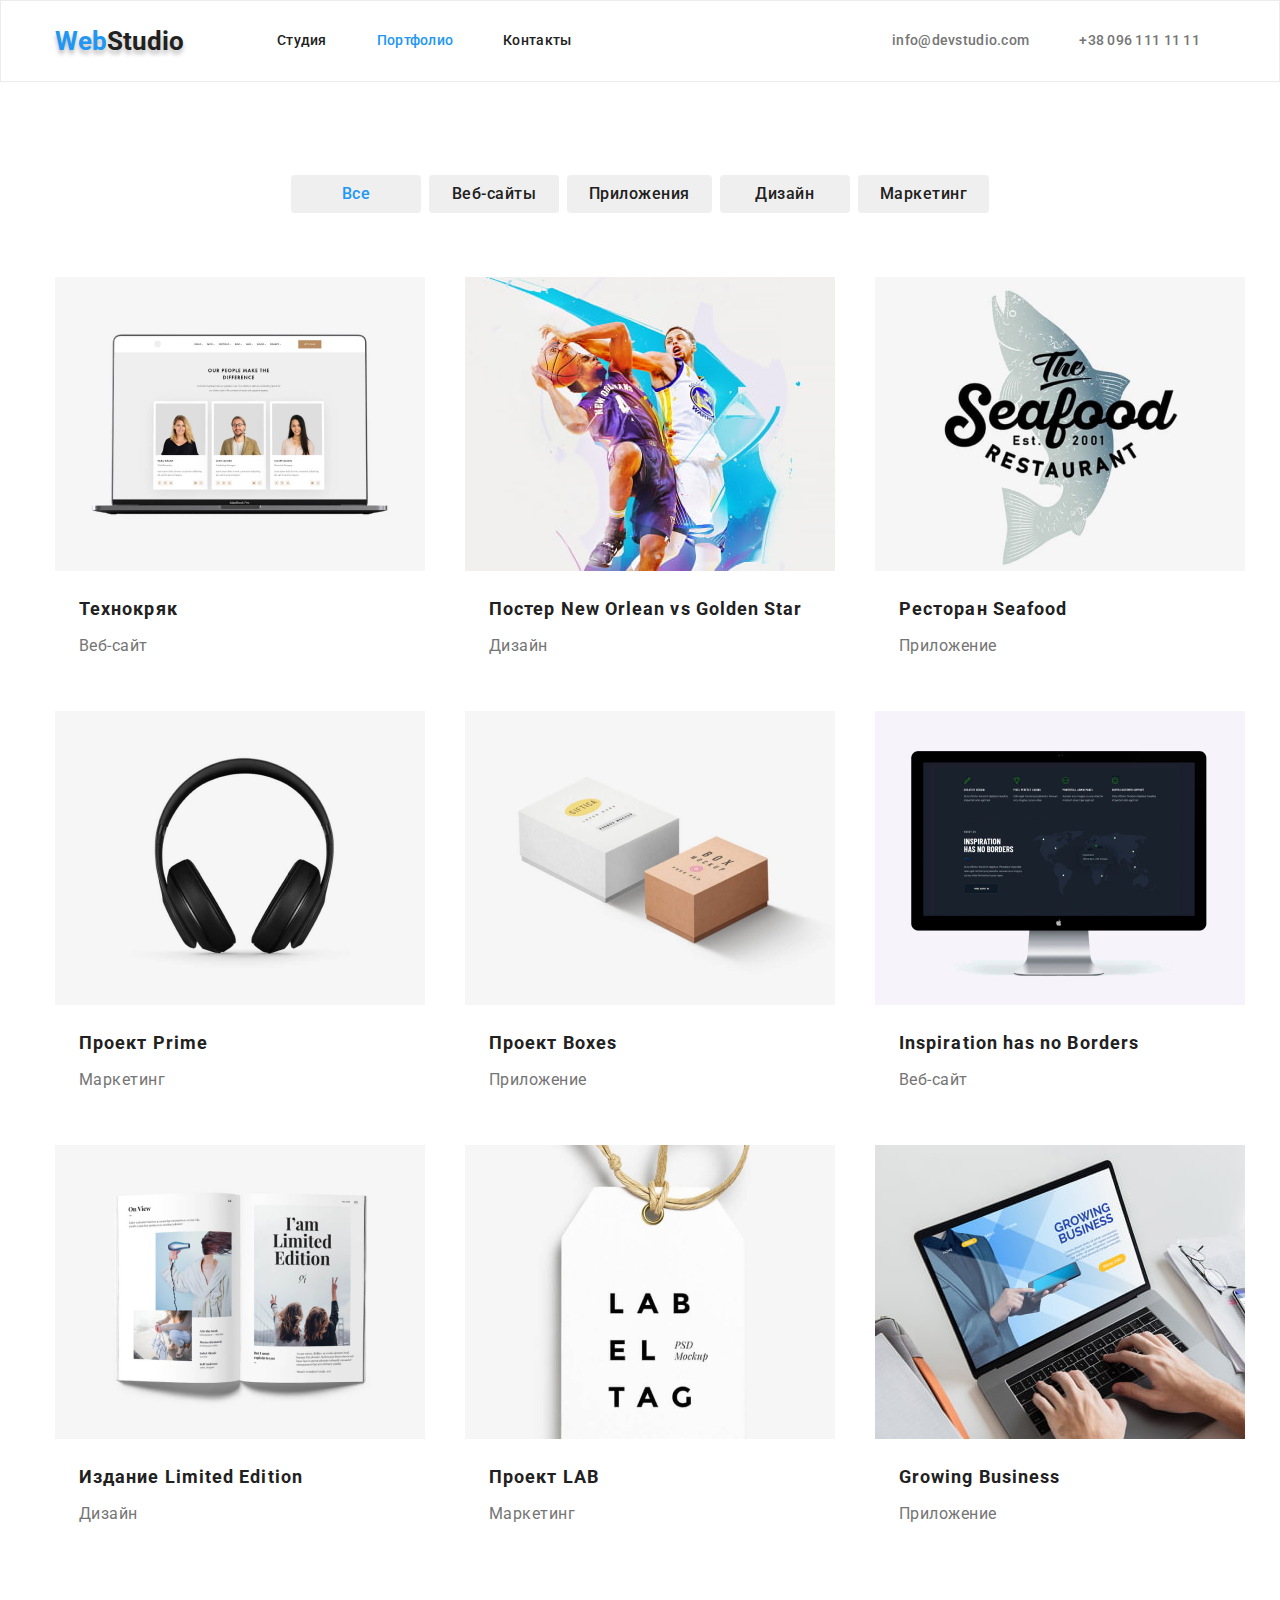
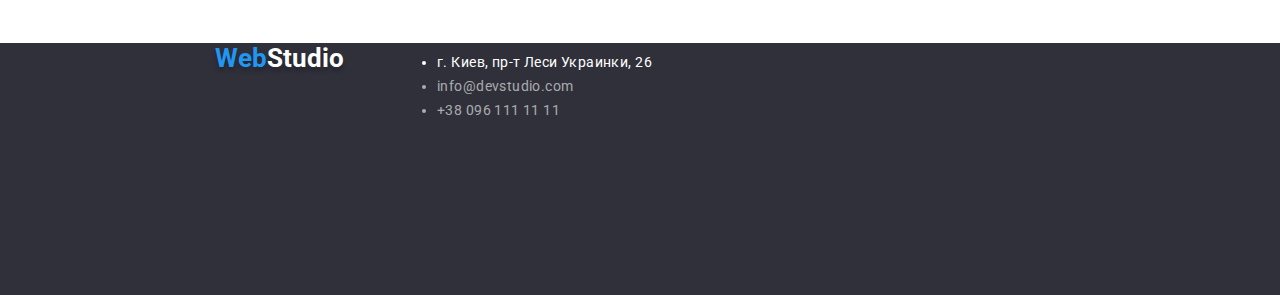
==== commit 9542c5a5: "Update portfolio.html" ====
--- a/portfolio.html
+++ b/portfolio.html
@@ -224,12 +224,14 @@
     </main>
     <footer class="footer">
       <div class="container">
-        <a href="./index.html" class="logo" lang="en"
-          >Web<span class="logo-footer">Studio</span></a
-        >
+        <div class="logo-box">
+          <a href="./index.html" class="logo" lang="en"
+            >Web<span class="logo-footer">Studio</span></a
+          >
+        </div>
         <address class="contacts-list">
           <div class="footer-content">
-            <ul>
+            <ul class="footer-content-item">
               <li class="footer-contacts-address">
                 г. Киев, пр-т Леси Украинки, 26
               </li>
--- a/css/style.css
+++ b/css/style.css
@@ -83,15 +83,13 @@
   line-height: 1.19;
   color: var(--accent-color);
   text-shadow: 0px 4px 4px rgba(0, 0, 0, 0.25);
-  position: absolute;
-  display: block;
-  width: 145px;
+  display: flex;
+  align-items: center;
   margin-right: 93px;
 }
 
 .header-link {
   display: flex;
-  margin-left: 93px;
 }
 
 .logo-text {
@@ -103,6 +101,10 @@
 }
 
 /* ------------navigation------------ */
+
+.navigation-list {
+  display: flex;
+}
 
 .navigation {
   list-style-type: none;
@@ -117,10 +119,17 @@
   display: flex;
 }
 
+.header {
+  border: 1px solid #ECECEC
+}
+
 .header .container {
   display: flex;
   align-items: center;
-  border: 1px solid #ECECEC
+}
+
+.navigation-item {
+  list-style-type: none;
 }
 
 .navigation-item:not(:last-child) {
@@ -164,10 +173,8 @@
 /* ------------hero------------ */
 .hero {
   background-color: #2f303a;
-  width: 1600px;
-  height: 600px;
-  text-align: center;
-  margin: 0 auto;
+  text-align: center;
+  padding: 200px 0;
 }
 
 .title {
@@ -188,8 +195,7 @@
   text-transform: uppercase;
   color: var(--hero-title-color);
   text-align: center;
-  width: 696px;
-  padding-top: 200px;
+  max-width: 696px;
   margin: 0 auto;
   margin-bottom: var(--tipical-margin);
 }
@@ -204,10 +210,8 @@
   color: #ffffff;
   background-color: var(--hero-btn-color);
   display: inline-block;
-  min-width: 200px;
-  height: 50px;
   margin: 0 auto;
-  margin-bottom: 200px;
+  border-radius: 4px;
 }
 
 .section-btn:hover,
@@ -220,14 +224,7 @@
 /* ------------about------------ */
 
 .about {
-  background: #ffffff;
-  width: 1170px;
-  margin: 0 auto;
-  margin-bottom: 94px;
-  display: flex;
-  flex-wrap: nowrap;
-  /* padding: -30px;
-  margin: -30px; */
+  padding: 94px 0;
 }
 
 .about-list {
@@ -240,15 +237,17 @@
   flex-wrap: nowrap;
 }
 
+.about-item:not(:last-child) {
+  margin-right: 30px; 
+}
+
 .about-title {
   font-weight: 700;
   font-size: 14px;
   line-height: calc(16 / 14);
   letter-spacing: 0.03em;
-  text-transform: uppercase;
-  color: var(--main-title-color);
-  min-width: 270px;
-  height: 16px;
+  text-transform: uppercas
+  color: var(--main-title-color);х
   margin-left: var(--tipical-margin);
   margin-bottom: 10px;
 }
@@ -261,9 +260,6 @@
   color: var(--main-text-color);
   min-width: 270px;
   height: 75px;
-  /* margin-bottom: var(--tipical-margin); */
-  /* outline: 2px solid teal; */
-  margin-left: var(--tipical-margin);
 }
 
 .about-list > .about-text {
@@ -291,8 +287,6 @@
 /* ------------team------------ */
 .team {
   background-color: #f5f4fa;
-  width: 1600px;
-  height: 648px;
   margin-bottom: 94px;
   margin: 0 auto;
 }
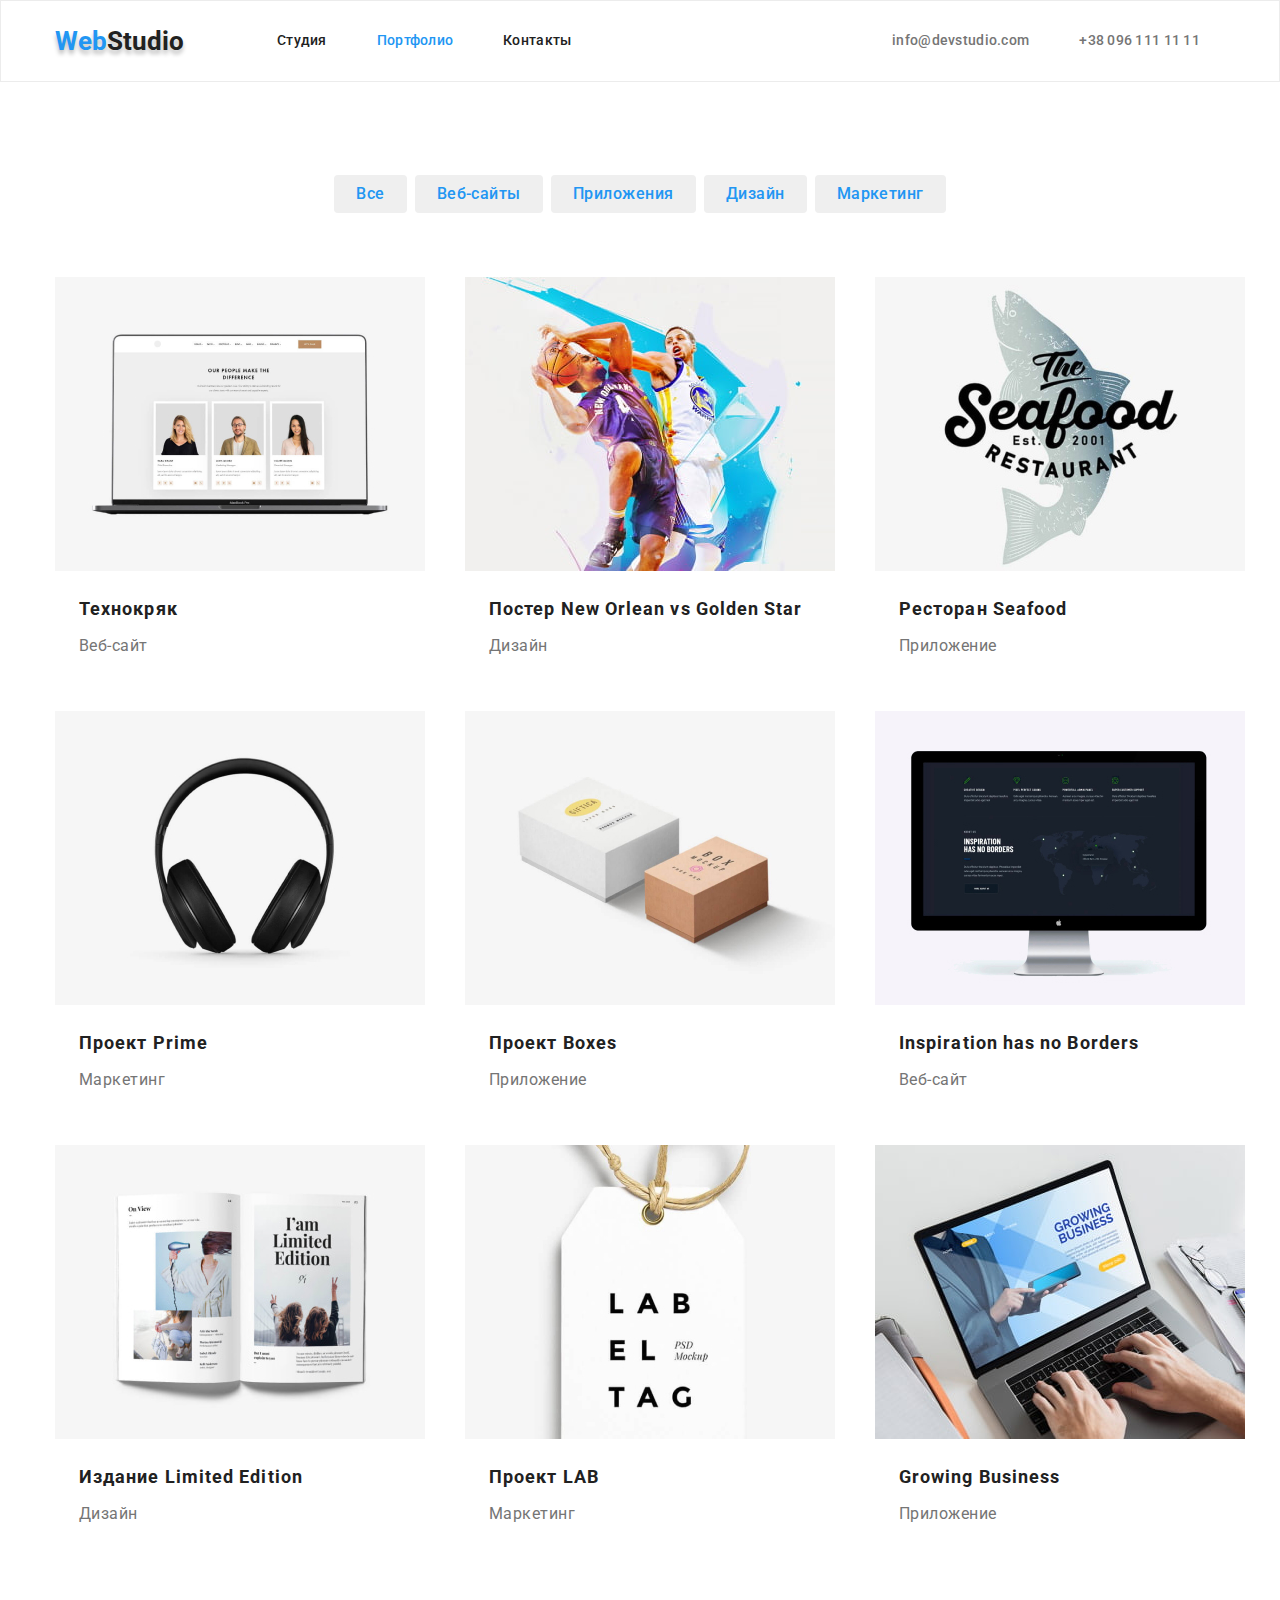
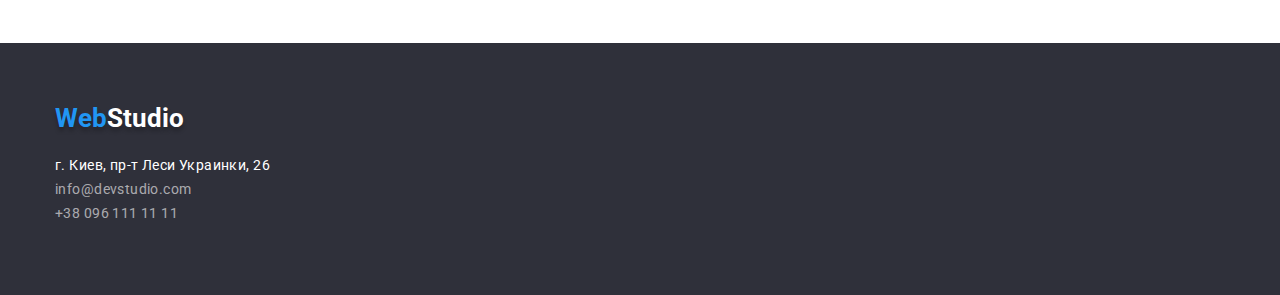
==== commit cd5f2476: "Update portfolio.html" ====
--- a/portfolio.html
+++ b/portfolio.html
@@ -43,12 +43,12 @@
           </ul>
         </nav>
         <ul class="header-contacts">
-          <li>
+          <li class="header-contacts-item">
             <a href="mailto:info@devstudio.com" class="header-nav link"
               >info@devstudio.com</a
             >
           </li>
-          <li>
+          <li class="header-contacts-item">
             <a href="tel:+380961111111" class="header-nav link"
               >+38 096 111 11 11</a
             >
@@ -65,16 +65,16 @@
               <button type="button" class="portfolio-btn current">Все</button>
             </li>
             <li class="button-item">
-              <button type="button" class="portfolio-btn">Веб-сайты</button>
-            </li>
-            <li class="button-item">
-              <button type="button" class="portfolio-btn">Приложения</button>
-            </li>
-            <li class="button-item">
-              <button type="button" class="portfolio-btn">Дизайн</button>
-            </li>
-            <li class="button-item">
-              <button type="button" class="portfolio-btn">Маркетинг</button>
+              <button type="button" class="portfolio-btn current">Веб-сайты</button>
+            </li>
+            <li class="button-item">
+              <button type="button" class="portfolio-btn current">Приложения</button>
+            </li>
+            <li class="button-item">
+              <button type="button" class="portfolio-btn current">Дизайн</button>
+            </li>
+            <li class="button-item">
+              <button type="button" class="portfolio-btn current">Маркетинг</button>
             </li>
           </ul>
           <ul class="benefits">
--- a/css/style.css
+++ b/css/style.css
@@ -231,7 +231,6 @@
   /* outline: 3px solid grey; */
   list-style-type: none;
   margin-top: 94px;
-  margin-left: calc(-1 * var(--tipical-margin));
   padding: 0;
   display: flex;
   flex-wrap: nowrap;
@@ -287,8 +286,7 @@
 /* ------------team------------ */
 .team {
   background-color: #f5f4fa;
-  margin-bottom: 94px;
-  margin: 0 auto;
+  padding: 94px 0;
 }
 
 .team-list {
@@ -302,6 +300,8 @@
 
 .team-item {
   width: calc((100% - 30px) / 4);
+  box-shadow: 0px 1px 3px rgba(0, 0, 0, 0.12), 0px 1px 1px rgba(0, 0, 0, 0.14), 0px 2px 1px rgba(0, 0, 0, 0.2);
+  border-radius: 0px 0px 4px 4px;
 }
 
 .team-item-card {
@@ -344,8 +344,6 @@
   cursor: pointer;
   color: var(--main-title-color);
   display: inline-block;
-  min-width: 130px;
-  min-height: 38px;
   border: none;
   border-radius: 4px;
   padding: 6px 22px;
@@ -354,7 +352,6 @@
 .button-item:not(:last-child) {
   margin-right: 8px; 
 }
-
 
 .portfolio-btn:hover,
 .portfolio-btn:focus {
@@ -364,7 +361,6 @@
 
 .button-list {
   list-style-type: none;
-  min-width: 611px;
   display: flex;
   justify-content: center;
   padding-bottom: 34px;
@@ -424,13 +420,7 @@
 
 .footer {
   background-color: #2f303a;
-  width: 1600px;
-  height: 252px;  
-}
-
-.footer > .container {
-  display: flex;
-  align-items: baseline;
+  padding: 60px 0;  
 }
 
 .footer-content {
@@ -438,6 +428,14 @@
   min-height: 81px;
 }
 
+.logo-box {
+  margin-bottom: 20px;
+}
+
+.footer-content-item {
+  list-style-type: none;
+}
+
 .footer-contacts-address {
   font-style: normal;
   font-weight: 400;
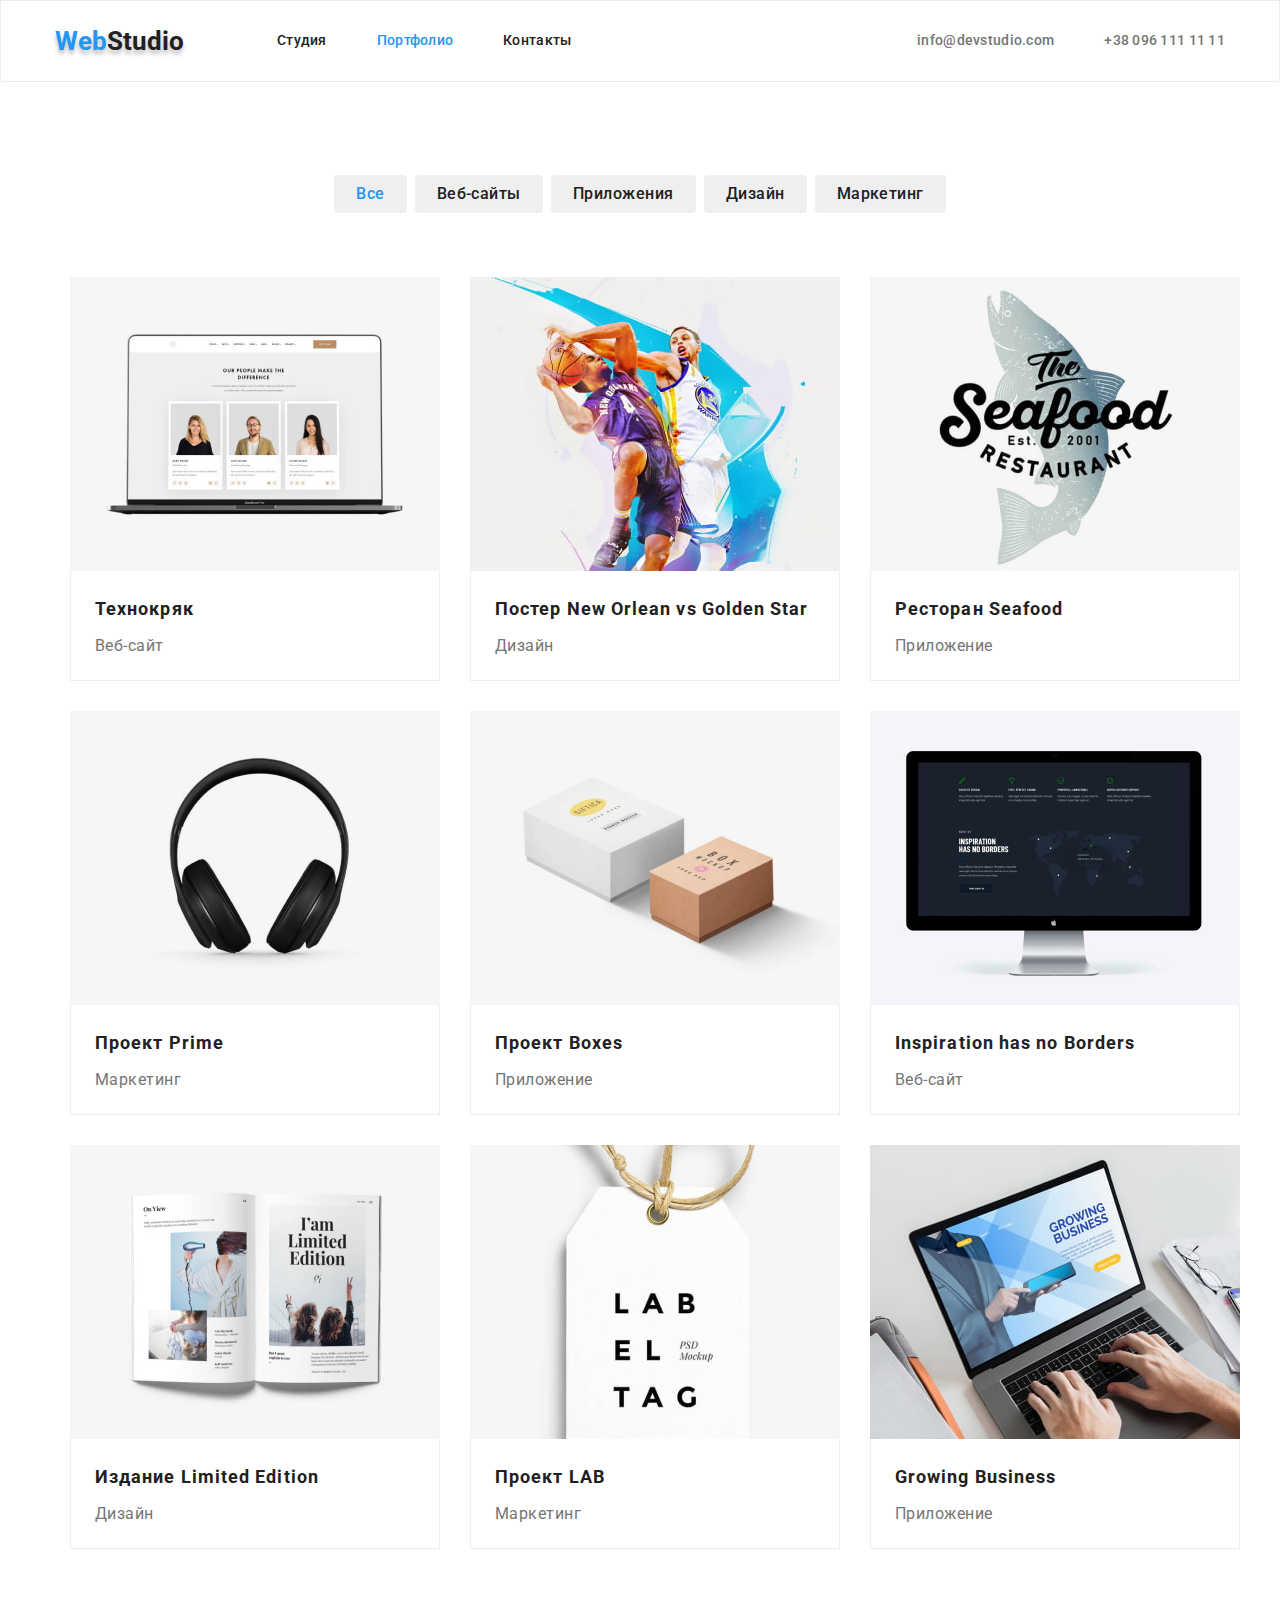
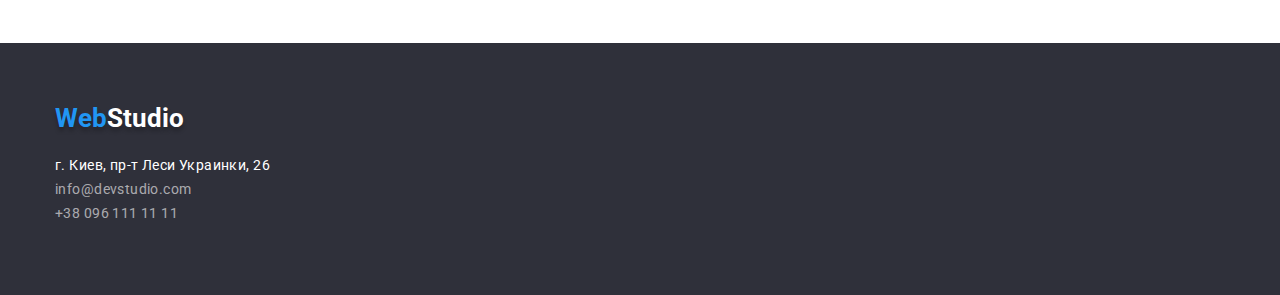
==== commit 85ee5bbb: "Update portfolio.html" ====
--- a/portfolio.html
+++ b/portfolio.html
@@ -65,16 +65,16 @@
               <button type="button" class="portfolio-btn current">Все</button>
             </li>
             <li class="button-item">
-              <button type="button" class="portfolio-btn current">Веб-сайты</button>
-            </li>
-            <li class="button-item">
-              <button type="button" class="portfolio-btn current">Приложения</button>
-            </li>
-            <li class="button-item">
-              <button type="button" class="portfolio-btn current">Дизайн</button>
-            </li>
-            <li class="button-item">
-              <button type="button" class="portfolio-btn current">Маркетинг</button>
+              <button type="button" class="portfolio-btn">Веб-сайты</button>
+            </li>
+            <li class="button-item">
+              <button type="button" class="portfolio-btn">Приложения</button>
+            </li>
+            <li class="button-item">
+              <button type="button" class="portfolio-btn">Дизайн</button>
+            </li>
+            <li class="button-item">
+              <button type="button" class="portfolio-btn">Маркетинг</button>
             </li>
           </ul>
           <ul class="benefits">
--- a/css/style.css
+++ b/css/style.css
@@ -145,7 +145,7 @@
   letter-spacing: 0.02em;
   color: var(--main-text-color);
   display: flex;
-  padding: 32px 25px;
+  padding: 32px 0;
 }
 
 .header-contacts {
@@ -153,6 +153,10 @@
   display: flex;
   margin-left: auto;
   display: flex;
+}
+
+.header-contacts-item:not(:last-child) {
+  margin-right: 50px;
 }
 
 .link:hover,
@@ -210,6 +214,7 @@
   color: #ffffff;
   background-color: var(--hero-btn-color);
   display: inline-block;
+  padding: 10px 32px;
   margin: 0 auto;
   border-radius: 4px;
 }
@@ -230,7 +235,6 @@
 .about-list {
   /* outline: 3px solid grey; */
   list-style-type: none;
-  margin-top: 94px;
   padding: 0;
   display: flex;
   flex-wrap: nowrap;
@@ -245,9 +249,8 @@
   font-size: 14px;
   line-height: calc(16 / 14);
   letter-spacing: 0.03em;
-  text-transform: uppercas
-  color: var(--main-title-color);х
-  margin-left: var(--tipical-margin);
+  text-transform: uppercase;
+  color: var(--main-title-color);
   margin-bottom: 10px;
 }
 
@@ -300,6 +303,7 @@
 
 .team-item {
   width: calc((100% - 30px) / 4);
+  background-color: var(--hero-title-color);
   box-shadow: 0px 1px 3px rgba(0, 0, 0, 0.12), 0px 1px 1px rgba(0, 0, 0, 0.14), 0px 2px 1px rgba(0, 0, 0, 0.2);
   border-radius: 0px 0px 4px 4px;
 }
@@ -359,6 +363,11 @@
   color: var(--hero-title-color);
 }
 
+.portfolio-btn .current {
+  background-color: var(--hero-btn-color);
+  color: var(--hero-title-color);
+}
+
 .button-list {
   list-style-type: none;
   display: flex;
@@ -371,6 +380,7 @@
   list-style-type: none;
   display: flex;
   flex-wrap: wrap;
+  justify-content: center;
   margin: 0 -30px 0 -30px;
 }
 
@@ -379,10 +389,17 @@
   flex-basis: calc(100% / 3 - 30px);
   margin-left: var(--tipical-margin);
   margin-top: var(--tipical-margin);
-}
-
-.benefits-item * {
-  /* outline: 3px solid green; */
+  max-width: 370px;
+}
+
+.benefits-content {
+  background: var(--hero-title-color);
+  border-right: 1px solid #EEEEEE;
+  border-bottom: 1px solid #EEEEEE;
+  border-left: 1px solid #EEEEEE;
+  padding: 20px 24px;
+  max-width: 370px;
+  max-height: 110px;
 }
 
 .benefits-title {
@@ -400,10 +417,6 @@
   /* max-height: 294px; */
 }
 
-.benefits-content {
-  padding: 20px 24px;
-}
-
 .benefits-text {
   font-weight: 400;
   font-size: 16px;
@@ -413,7 +426,7 @@
 }
 
 .current {
-  color: var(--accent-color);
+   color: var(--hero-btn-color);
 }
 
 /* ------------footer------------ */
